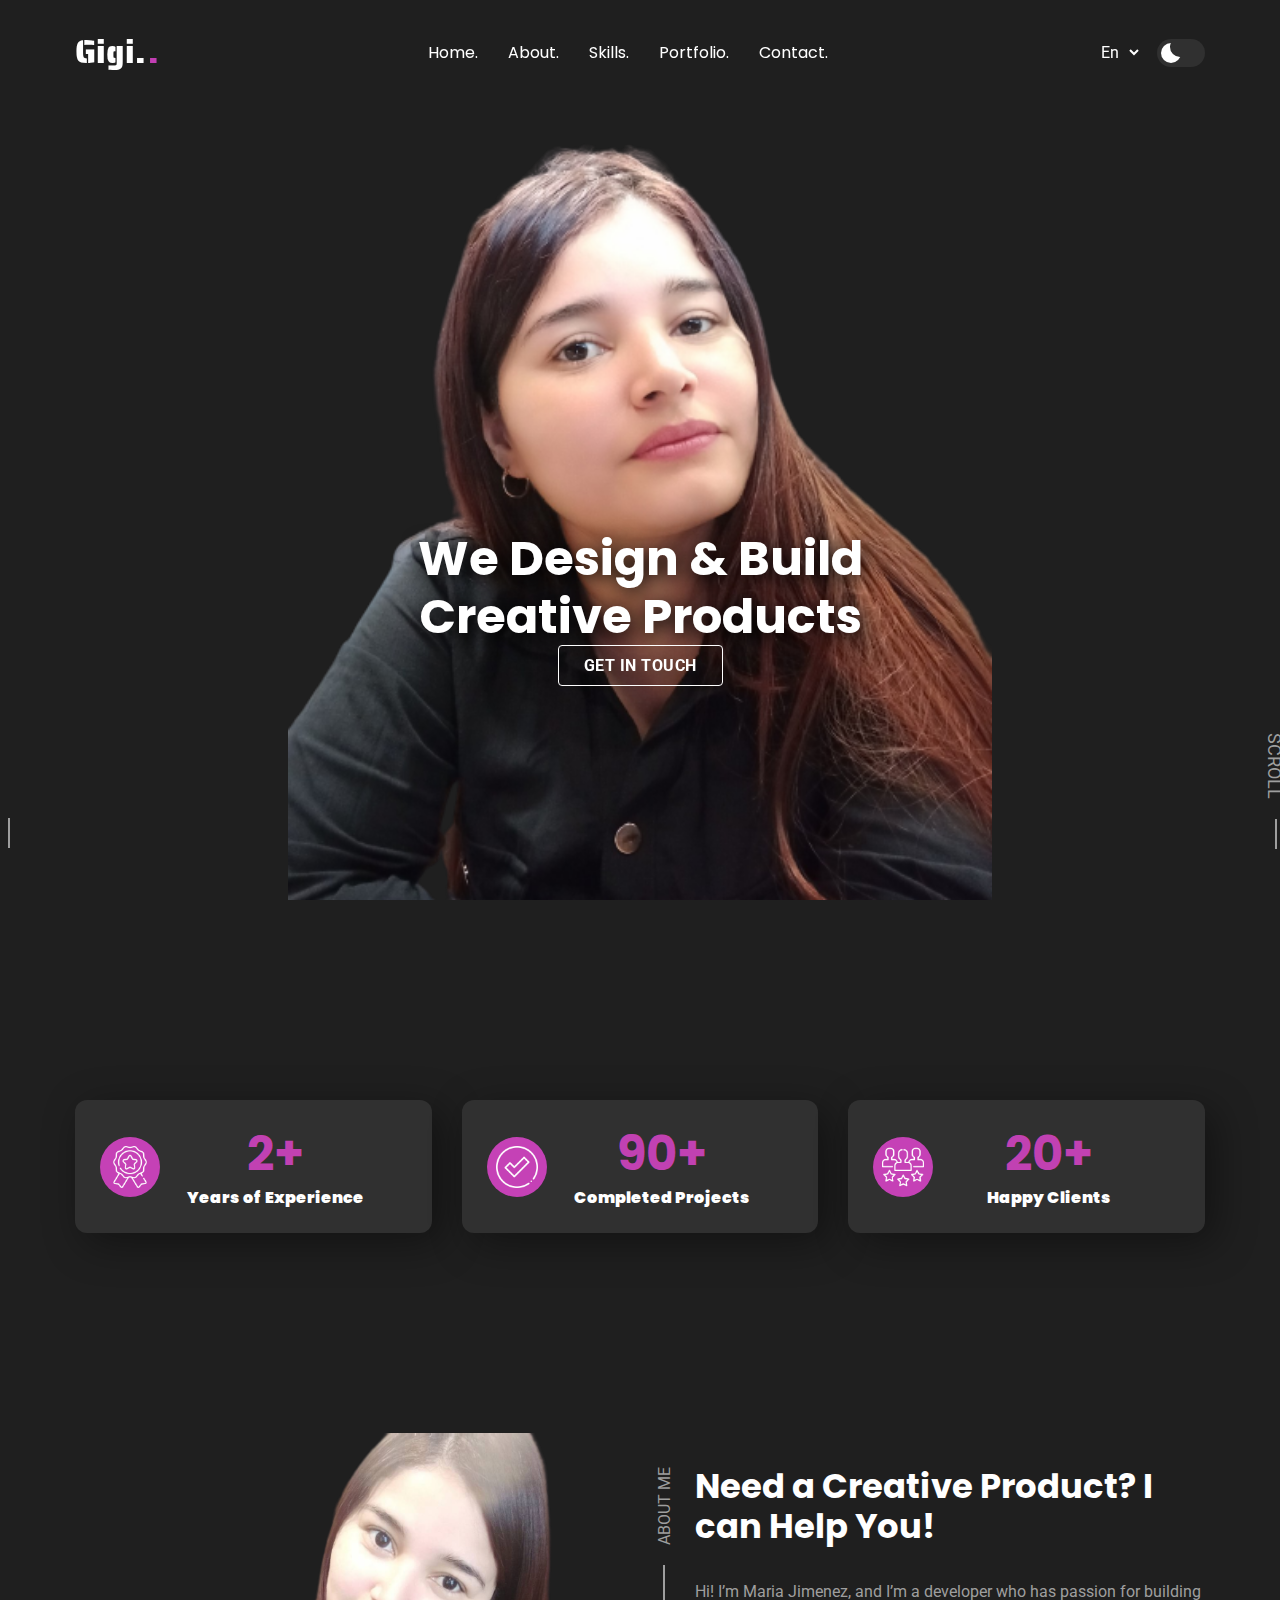
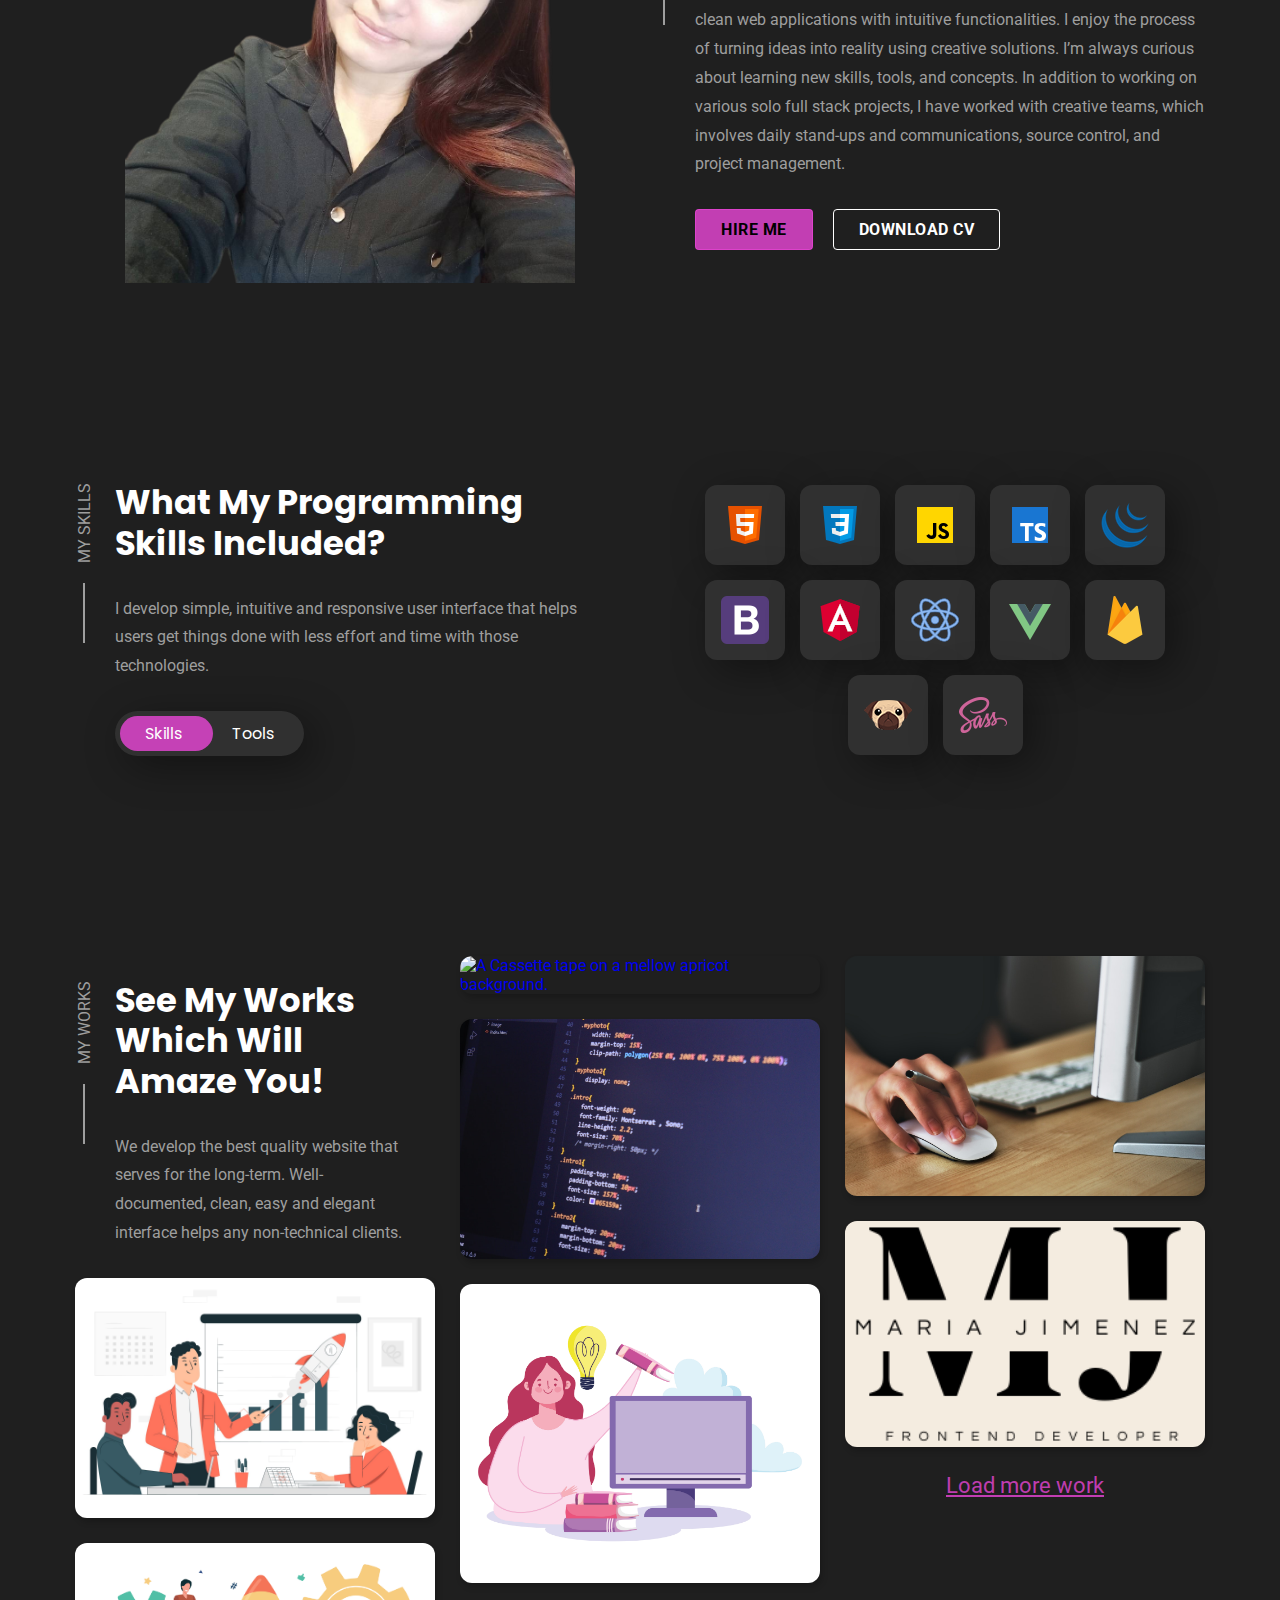
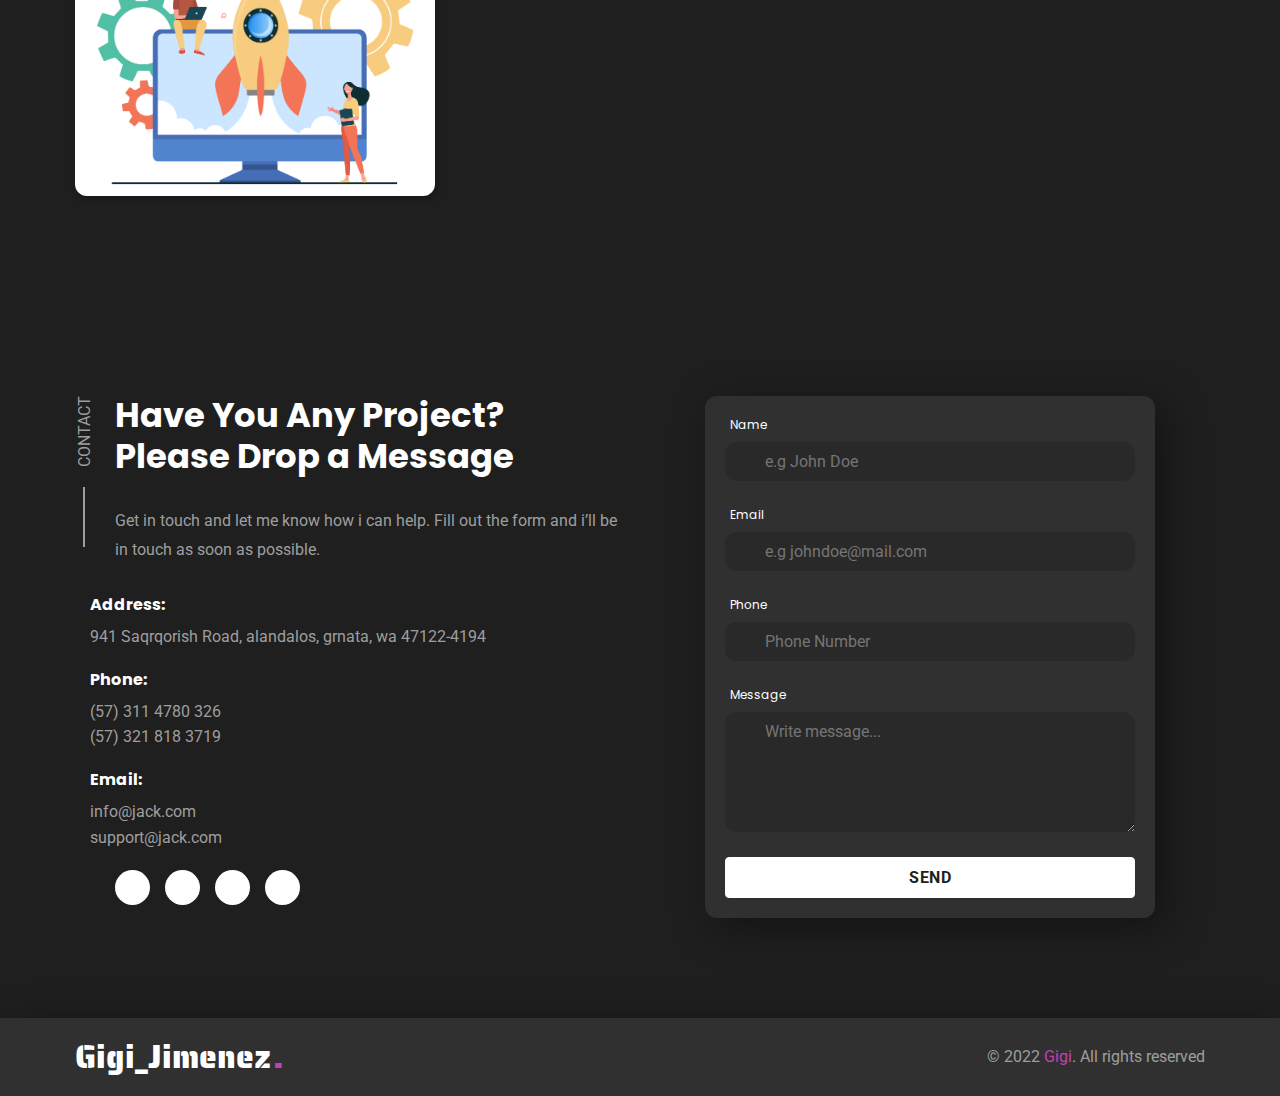
==== index.html @ 5787edca "proyecto responsive" ====
<!DOCTYPE html>
<html lang="en">

<head>
  <meta charset="UTF-8">
  <meta http-equiv="X-UA-Compatible" content="IE=edge">
  <meta name="viewport" content="width=device-width, initial-scale=1.0">
  <title>Responsive Personal portfolio Website</title>

  <!-- 
    - favicon
  -->
  <link rel="shortcut icon" href="./favicon.svg" type="image/svg+xml">

  <!-- 
    - custom css link
  -->
  <link rel="stylesheet" href="./assets/css/style.css">

  <!-- 
    - google font link
  -->
  <link rel="preconnect" href="https://fonts.googleapis.com">
  <link rel="preconnect" href="https://fonts.gstatic.com" crossorigin>
  <link
    href="https://fonts.googleapis.com/css2?family=Poppins:wght@700&family=Roboto:wght@400;700&family=Saira+Stencil+One&display=swap"
    rel="stylesheet">
</head>

<body id="top" class="dark_theme">

  <!-- 
    - #HEADER
  -->

  <header class="header" data-header>
    <div class="container">

      <h1 class="h1 logo">
        <a href="#">Gigi.<span>.</span></a>
      </h1>

      <div class="navbar-actions">

        <select name="language" id="lang">
          <option value="En">En</option>
          <option value="Es">Es</option>
        </select>

        <button class="theme-btn" aria-label="Change Theme" title="Change Theme" data-theme-btn>
          <span class="icon"></span>
        </button>

      </div>

      <button class="nav-toggle-btn" aria-label="Toggle Menu" title="Toggle Menu" data-nav-toggle-btn>
        <span class="one"></span>
        <span class="two"></span>
        <span class="three"></span>
      </button>

      <nav class="navbar" data-navbar>
        <ul class="navbar-list">

          <li>
            <a href="#home" class="navbar-link">Home.</a>
          </li>

          <li>
            <a href="#about" class="navbar-link">About.</a>
          </li>

          <li>
            <a href="#skills" class="navbar-link">Skills.</a>
          </li>

          <li>
            <a href="#portfolio" class="navbar-link">Portfolio.</a>
          </li>

          <li>
            <a href="#contact" class="navbar-link">Contact.</a>
          </li>

        </ul>
      </nav>

    </div>
  </header>





  <main>
    <article class="container">

      <!-- 
        - #HERO
      -->

      <section class="hero" id="home">

        <figure class="hero-banner">

          <picture>
            <!-- <source srcset="./assets/images/hero-banner.png" media="(min-width: 768px)">
            <source srcset="./assets/images/hero-banner-md.png" media="(min-width: 500px)"> -->
            <img src="./assets/images/foto1.png" alt="A man in a blue shirt with a happy expression"
              class="w-100">
          </picture>

        </figure>

        <div class="hero-content">

          <h2 class="h2 hero-title">We Design & Build Creative Products</h2>

          <a href="#contact" class="btn btn-primary">Get in touch</a>

        </div>

        <ul class="hero-social-list">

          <li>
            <a href="#" class="hero-social-link">
              <ion-icon name="logo-facebook"></ion-icon>

              <div class="tooltip">Facebook</div>
            </a>
          </li>

          <li>
            <a href="#" class="hero-social-link">
              <ion-icon name="logo-twitter"></ion-icon>

              <div class="tooltip">Twitter</div>
            </a>
          </li>

          <li>
            <a href="#" class="hero-social-link">
              <ion-icon name="logo-linkedin"></ion-icon>

              <div class="tooltip">Linkedin</div>
            </a>
          </li>

        </ul>

        <a href="#stats" class="scroll-down">Scroll</a>

      </section>





      <!-- 
        - #STATS
      -->

      <section class="stats" id="stats">
        <ul class="stats-list">

          <li>
            <a href="#" class="stats-card">

              <div class="card-icon">
                <img src="./assets/images/stats-card_icon-1.png" alt="Badge icon">
              </div>

              <h2 class="h2 card-title">
                2+ <strong>Years of Experience</strong>
              </h2>

              <ion-icon name="chevron-forward-outline"></ion-icon>

            </a>
          </li>

          <li>
            <a href="#" class="stats-card">

              <div class="card-icon">
                <img src="./assets/images/stats-card_icon-2.png" alt="Checkmark icon">
              </div>

              <h2 class="h2 card-title">
                90+ <strong>Completed Projects</strong>
              </h2>

              <ion-icon name="chevron-forward-outline"></ion-icon>

            </a>
          </li>

          <li>
            <a href="#" class="stats-card">

              <div class="card-icon">
                <img src="./assets/images/stats-card_icon-3.png" alt="Peoples rating icon">
              </div>

              <h2 class="h2 card-title">
                20+ <strong>Happy Clients</strong>
              </h2>

              <ion-icon name="chevron-forward-outline"></ion-icon>

            </a>
          </li>

        </ul>
      </section>





      <!-- 
        - #ABOUT
      -->

      <section class="about" id="about">

        <figure class="about-banner">
          <img src="./assets/images/about-hero2.png" alt="A man in a alice blue shirt with a thinking expression"
            class="w-100">
        </figure>

        <div class="about-content section-content">

          <p class="section-subtitle">About me</p>

          <h2 class="h3 section-title">Need a Creative Product? I can Help You!</h2>

          <p class="section-text">
            Hi! I’m Maria Jimenez, and I’m a developer who has passion for building clean web applications with intuitive functionalities. I enjoy the process of turning ideas into reality using creative solutions. I’m always curious about learning new skills, tools, and concepts. In addition to working on various solo full stack projects, I have worked with creative teams, which involves daily stand-ups and communications, source control, and project management.
          </p>

          <div class="btn-group">
            <button class="btn btn-secondary">Hire me</button>

            <button class="btn btn-primary">Download cv</button>
          </div>

        </div>

      </section>





      <!-- 
        - #SKILLS
      -->

      <section class="skills" id="skills">

        <div class="skills-content section-content">

          <p class="section-subtitle">My skills</p>

          <h2 class="h3 section-title">What My Programming Skills Included?</h2>

          <p class="section-text">
            I develop simple, intuitive and responsive user interface that helps users get things done with less effort
            and time
            with those technologies.
          </p>

          <div class="skills-toggle" data-toggle-box>
            <button class="toggle-btn active" data-toggle-btn>Skills</button>

            <button class="toggle-btn" data-toggle-btn>Tools</button>
          </div>

        </div>

        <div class="skills-box" data-skills-box>

          <ul class="skills-list">

            <li>
              <div class="skill-card">
                <div class="tooltip">HTML5</div>

                <div class="card-icon">
                  <img src="./assets/images/html5.png" alt="HTML5 logo">
                </div>
              </div>
            </li>

            <li>
              <div class="skill-card">
                <div class="tooltip">CSS3</div>

                <div class="card-icon">
                  <img src="./assets/images/css3.png" alt="CSS3 logo">
                </div>
              </div>
            </li>

            <li>
              <div class="skill-card">
                <div class="tooltip">JavaScript</div>

                <div class="card-icon">
                  <img src="./assets/images/javascript.png" alt="JavaScript logo">
                </div>
              </div>
            </li>

            <li>
              <div class="skill-card">
                <div class="tooltip">TypeScript</div>

                <div class="card-icon">
                  <img src="./assets/images/typescript.png" alt="TypeScript logo">
                </div>
              </div>
            </li>

            <li>
              <div class="skill-card">
                <div class="tooltip">jQuery</div>

                <div class="card-icon">
                  <img src="./assets/images/jquery.png" alt="jQuery logo">
                </div>
              </div>
            </li>

            <li>
              <div class="skill-card">
                <div class="tooltip">Bootstrap</div>

                <div class="card-icon">
                  <img src="./assets/images/bootstrap.png" alt="Bootstrap logo">
                </div>
              </div>
            </li>

            <li>
              <div class="skill-card">
                <div class="tooltip">Angular</div>

                <div class="card-icon">
                  <img src="./assets/images/angular.png" alt="Angular logo">
                </div>
              </div>
            </li>

            <li>
              <div class="skill-card">
                <div class="tooltip">React</div>

                <div class="card-icon">
                  <img src="./assets/images/react.png" alt="React logo">
                </div>
              </div>
            </li>

            <li>
              <div class="skill-card">
                <div class="tooltip">Vue</div>

                <div class="card-icon">
                  <img src="./assets/images/vue.png" alt="Vue logo">
                </div>
              </div>
            </li>

            <li>
              <div class="skill-card">
                <div class="tooltip">Firebase</div>

                <div class="card-icon">
                  <img src="./assets/images/firebase.png" alt="Firebase logo">
                </div>
              </div>
            </li>

            <li>
              <div class="skill-card">
                <div class="tooltip">PugJs</div>

                <div class="card-icon">
                  <img src="./assets/images/pugjs.png" alt="PugJs logo">
                </div>
              </div>
            </li>

            <li>
              <div class="skill-card">
                <div class="tooltip">SASS</div>

                <div class="card-icon">
                  <img src="./assets/images/sass.png" alt="SASS logo">
                </div>
              </div>
            </li>

          </ul>

          <ul class="tools-list">

            <li>
              <div class="skill-card">
                <div class="tooltip">Ajax</div>

                <div class="card-icon">
                  <img src="./assets/images/ajax.png" alt="Ajax logo">
                </div>
              </div>
            </li>

            <li>
              <div class="skill-card">
                <div class="tooltip">Gulp</div>

                <div class="card-icon">
                  <img src="./assets/images/gulp.png" alt="Gulp logo">
                </div>
              </div>
            </li>

            <li>
              <div class="skill-card">
                <div class="tooltip">Webpack</div>

                <div class="card-icon">
                  <img src="./assets/images/webpack.png" alt="Webpack logo">
                </div>
              </div>
            </li>

            <li>
              <div class="skill-card">
                <div class="tooltip">Git</div>

                <div class="card-icon">
                  <img src="./assets/images/git.png" alt="Git logo">
                </div>
              </div>
            </li>

            <li>
              <div class="skill-card">
                <div class="tooltip">Npm</div>

                <div class="card-icon">
                  <img src="./assets/images/npm.png" alt="Npm logo">
                </div>
              </div>
            </li>

            <li>
              <div class="skill-card">
                <div class="tooltip">Command Line</div>

                <div class="card-icon">
                  <img src="./assets/images/command.png" alt="Command Line logo">
                </div>
              </div>
            </li>

            <li>
              <div class="skill-card">
                <div class="tooltip">VS Code</div>

                <div class="card-icon">
                  <img src="./assets/images/vs-code.png" alt="VS Code logo">
                </div>
              </div>
            </li>

            <li>
              <div class="skill-card">
                <div class="tooltip">Trello</div>

                <div class="card-icon">
                  <img src="./assets/images/trello.png" alt="Trello logo">
                </div>
              </div>
            </li>

            <li>
              <div class="skill-card">
                <div class="tooltip">ClickUp</div>

                <div class="card-icon">
                  <img src="./assets/images/clickup.png" alt="ClickUp logo">
                </div>
              </div>
            </li>

            <li>
              <div class="skill-card">
                <div class="tooltip">Slack</div>

                <div class="card-icon">
                  <img src="./assets/images/slack.png" alt="Slack logo">
                </div>
              </div>
            </li>

            <li>
              <div class="skill-card">
                <div class="tooltip">Photoshop</div>

                <div class="card-icon">
                  <img src="./assets/images/photoshop.png" alt="Photoshop logo">
                </div>
              </div>
            </li>

            <li>
              <div class="skill-card">
                <div class="tooltip">Adobe XD</div>

                <div class="card-icon">
                  <img src="./assets/images/adobe-xd.png" alt="Adobe XD logo">
                </div>
              </div>
            </li>

          </ul>

        </div>

      </section>





      <!-- 
        - #PROJECTS
      -->

      <section class="project" id="portfolio">

        <ul class="project-list">

          <li>
            <div class="project-content section-content">

              <p class="section-subtitle">My Works</p>

              <h2 class="h3 section-title">See My Works Which Will Amaze You!</h2>

              <p class="section-text">
                We develop the best quality website that serves for the long-term. Well-documented, clean, easy and
                elegant interface
                helps any non-technical clients.
              </p>

            </div>
          </li>

          <li>
            <a href="#" class="project-card">

              <figure class="card-banner">
                <img src="./assets/images/project-1.jpg" class="w-100" alt="A macintosh on a yellow background.">
              </figure>

              <div class="card-content">
                <h3 class="h4 card-title">Lorem Ipsum Dolor 01</h3>

                <time class="publish-date" datetime="2022-04">April 2022</time>
              </div>

            </a>
          </li>

          <li>
            <a href="#" class="project-card">

              <figure class="card-banner">
                <img src="./assets/images/project-2.jpg" class="w-100" alt="On a Blue background, a Wacom and a mouse.">
              </figure>

              <div class="card-content">
                <h3 class="h4 card-title">Lorem Ipsum Dolor 02</h3>

                <time class="publish-date" datetime="2022-04">April 2022</time>
              </div>

            </a>
          </li>

          <li>
            <a href="#" class="project-card">

              <figure class="card-banner">
                <img src="./assets/images/project-3.jpg" class="w-100"
                  alt="A Cassette tape on a mellow apricot background.">
              </figure>

              <div class="card-content">
                <h3 class="h4 card-title">Lorem Ipsum Dolor 03</h3>

                <time class="publish-date" datetime="2022-04">April 2022</time>
              </div>

            </a>
          </li>

          <li>
            <a href="#" class="project-card">

              <figure class="card-banner">
                <img src="./assets/images/project-4.jpg" class="w-100"
                  alt="Blue digital watch on a dark liver background.">
              </figure>

              <div class="card-content">
                <h3 class="h4 card-title">Lorem Ipsum Dolor 04</h3>

                <time class="publish-date" datetime="2022-04">April 2022</time>
              </div>

            </a>
          </li>

          <li>
            <a href="#" class="project-card">

              <figure class="card-banner">
                <img src="./assets/images/project-5.jpg" class="w-100"
                  alt="On a dark liver background, Airport luggage car carrying a luggage.">
              </figure>

              <div class="card-content">
                <h3 class="h4 card-title">Lorem Ipsum Dolor 05</h3>

                <time class="publish-date" datetime="2022-04">April 2022</time>
              </div>

            </a>
          </li>

          <li>
            <a href="#" class="project-card">

              <figure class="card-banner">
                <img src="./assets/images/project-6.jpg" class="w-100"
                  alt="On a yellow background, a digital watch and a glass.">
              </figure>

              <div class="card-content">
                <h3 class="h4 card-title">Lorem Ipsum Dolor 06</h3>

                <time class="publish-date" datetime="2022-04">April 2022</time>
              </div>

            </a>
          </li>

          <li>
            <a href="#" class="project-card">

              <figure class="card-banner">
                <img src="./assets/images/project-7.png" class="w-100"
                  alt="A fujifilm instant camera on a dark electric blue background.">
              </figure>

              <div class="card-content">
                <h3 class="h4 card-title">Lorem Ipsum Dolor 07</h3>

                <time class="publish-date" datetime="2022-04">April 2022</time>
              </div>

            </a>
          </li>

          <li>
            <button class="load-more">Load more work</button>
          </li>

        </ul>

      </section>





      <!-- 
        - #CONTACT
      -->

      <section class="contact" id="contact">

        <div class="contact-content section-content">

          <p class="section-subtitle">Contact</p>

          <h2 class="h3 section-title">Have You Any Project? Please Drop a Message</h2>

          <p class="section-text">
            Get in touch and let me know how i can help. Fill out the form and i’ll be in touch as soon as possible.
          </p>

          <ul class="contact-list">

            <li class="contact-list-item">

              <div class="contact-item-icon">
                <ion-icon name="location-outline"></ion-icon>
              </div>

              <div class="wrapper">
                <h3 class="h4 contact-item-title">Address:</h3>

                <address class="contact-info">
                  941 Saqrqorish Road, alandalos, grnata, wa 47122-4194
                </address>
              </div>

            </li>

            <li class="contact-list-item">

              <div class="contact-item-icon">
                <ion-icon name="call-outline"></ion-icon>
              </div>

              <div class="wrapper">
                <h3 class="h4 contact-item-title">Phone:</h3>

                <a href="tel:01234567789" class="contact-info">(57) 311 4780 326</a>

                <a href="tel:09765432200" class="contact-info">(57) 321 818 3719</a>
              </div>

            </li>

            <li class="contact-list-item">

              <div class="contact-item-icon">
                <ion-icon name="mail-outline"></ion-icon>
              </div>

              <div class="wrapper">
                <h3 class="h4 contact-item-title">Email:</h3>

                <a href="mailto:info@jack.com" class="contact-info">info@jack.com</a>

                <a href="mailto:support@jack.com" class="contact-info">support@jack.com</a>
              </div>

            </li>

            <li>
              <ul class="contac-social-list">

                <li>
                  <a href="#" class="contact-social-link">
                    <div class="tooltip">Facebook</div>

                    <ion-icon name="logo-facebook"></ion-icon>
                  </a>
                </li>

                <li>
                  <a href="#" class="contact-social-link">
                    <div class="tooltip">Twitter</div>

                    <ion-icon name="logo-twitter"></ion-icon>
                  </a>
                </li>

                <li>
                  <a href="#" class="contact-social-link">
                    <div class="tooltip">Linkedin</div>

                    <ion-icon name="logo-linkedin"></ion-icon>
                  </a>
                </li>

                <li>
                  <a href="#" class="contact-social-link">
                    <div class="tooltip">Youtube</div>

                    <ion-icon name="logo-youtube"></ion-icon>
                  </a>
                </li>

              </ul>
            </li>

          </ul>

        </div>

        <form action="" class="contact-form">

          <div class="form-wrapper">

            <label for="name" class="form-label">Name</label>

            <div class="input-wrapper">

              <input type="text" name="name" id="name" required placeholder="e.g John Doe" class="input-field">

              <ion-icon name="person-circle"></ion-icon>

            </div>

          </div>

          <div class="form-wrapper">

            <label for="email" class="form-label">Email</label>

            <div class="input-wrapper">

              <input type="email" name="email" id="email" required placeholder="e.g johndoe@mail.com"
                class="input-field">

              <ion-icon name="mail"></ion-icon>

            </div>

          </div>

          <div class="form-wrapper">

            <label for="phone" class="form-label">Phone</label>

            <div class="input-wrapper">

              <input type="tel" name="phone" id="phone" required placeholder="Phone Number" class="input-field">

              <ion-icon name="call"></ion-icon>

            </div>

          </div>

          <div class="form-wrapper">

            <label for="message" class="form-label">Message</label>

            <div class="input-wrapper">

              <textarea name="message" id="message" required placeholder="Write message..."
                class="input-field"></textarea>

              <ion-icon name="chatbubbles"></ion-icon>

            </div>

          </div>

          <button type="submit" class="btn btn-primary">Send</button>

        </form>

      </section>

    </article>
  </main>





  <!-- 
    - #FOOTER
  -->

  <footer class="footer">
    <div class="container">

      <p class="h1 logo">
        <a href="#">
         Gigi_Jimenez<span>.</span>
        </a>
      </p>

      <p class="copyright">
        &copy; 2022 <a href="#">Gigi</a>. All rights reserved
      </p>

    </div>
  </footer>





  <!-- 
    - #GO TO TOP
  -->

  <a href="#top" class="go-top" data-go-top title="Go to Top">
    <ion-icon name="arrow-up"></ion-icon>
  </a>





  <!-- 
    - custom js link
  -->
  <script src="./assets/js/script.js"></script>

  <!-- 
    - ionicon link
  -->
  <script type="module" src="https://unpkg.com/ionicons@5.5.2/dist/ionicons/ionicons.esm.js"></script>
  <script nomodule src="https://unpkg.com/ionicons@5.5.2/dist/ionicons/ionicons.js"></script>

</body>

</html>
---- assets/css/style.css ----
/*-----------------------------------*\
 * style.css
\*-----------------------------------*/

/**
 * copyright 2022 codewithsadee
 */





/*-----------------------------------*\
 * #CUSTOM PROPERTY
\*-----------------------------------*/

:root {

  /**
   * colors
   */

  --raw-seinna: hsla(307, 74%, 58%, 0.831);
  --sizzling-sunrise: hsl(51, 95%, 54%);
  --scarlet: hsl(13, 96%, 47%);
  --black: hsl(0, 0%, 0%);
  --white: hsl(0, 0%, 100%);

  /**
   * typography
   */

  --ff-saira-stencil-one: "Saira Stencil One", sans-serif; 
  --ff-poppins: 'Poppins', sans-serif;
  --ff-roboto: 'Roboto', sans-serif;

  --fs-1: 2rem;
  --fs-2: calc(1.813rem + 1vw);
  --fs-3: calc(1.313rem + 1vw);
  --fs-4: 1.4rem;
  --fs-5: 1rem;
  --fs-6: 0.813rem;
  --fs-7: 0.75rem;

  --fw-400: 400;
  --fw-700: 700;

  /**
   * transition
   */

  --transition-1: 0.25s ease-in-out;

  /**
   * spacing
   */

  --section-padding: 80px;

  /**
   * radius
   */

  --radius-4: 4px;
  --radius-12: 12px;

}





/*-----------------------------------*\
 * #THEME COLORS
\*-----------------------------------*/

body.dark_theme {

  --bg-primary: hsl(0, 0%, 12%);
  --bg-secondary: hsl(0, 0%, 19%);
  --color-primary: hsl(0, 0%, 100%);
  --color-secondary: hsl(0, 0%, 62%);
  --card-shadow: hsla(0, 0%, 0%, 0.4);
  --input-bg: hsl(0, 0%, 16%);

  --shadow-1: 10px 10px 40px var(--card-shadow);

}

body.light_theme {

  --bg-primary: hsl(0, 0%, 90%);
  --bg-secondary: hsl(0, 0%, 100%);
  --color-primary: hsl(0, 0%, 12%);
  --color-secondary: hsl(0, 0%, 37%);
  --card-shadow: hsla(0, 0%, 0%, 0.1);
  --input-bg: hsl(0, 0%, 93%);

  --shadow-1: 10px 10px 40px var(--card-shadow);

}





/*-----------------------------------*\
 * #RESET
\*-----------------------------------*/

*, *::before, *::after {
  margin: 0;
  padding: 0;
  box-sizing: border-box;
}

li { list-style: none; }

a { text-decoration: none; }

a,
img,
time,
span,
input,
label,
select,
button,
textarea,
ion-icon { display: block; }

input,
button,
select,
textarea {
  background: none;
  border: none;
  font: inherit;
}

button,
select { cursor: pointer; }

input,
textarea { width: 100%; }

ion-icon { pointer-events: none; }

:is(a, button, select) {
  outline-color: var(--scarlet);
  outline-offset: 3px;
}

::selection {
  background: var(--color-primary);
  color: var(--bg-primary);
}

html {
  font-family: var(--ff-roboto);
  scroll-behavior: smooth;
}

body {
  background: var(--bg-primary);
  transition: var(--transition-1);
}

body.active { overflow: hidden; }





/*-----------------------------------*\
 * #REUSED STYLE
\*-----------------------------------*/

.container { padding-inline: 10px; }

.h1 {
  font-size: var(--fs-1);
  line-height: 1.2;
  font-weight: 400;
}

.h2,
.h3,
.h4 {
  color: var(--color-primary);
  font-family: var(--ff-poppins);
  line-height: 1.2;
}

.h2 { font-size: var(--fs-2); }

.h3 { font-size: var(--fs-3); }

.h4 { font-size: var(--fs-5); }

.w-100 { width: 100%; }

.btn {
  max-width: max-content;
  color: var(--color-primary);
  font-weight: var(--fw-700);
  text-transform: uppercase;
  letter-spacing: 0.5px;
  padding: 10px 25px;
  border: 1px solid transparent;
  border-radius: var(--radius-4);
  transition: var(--transition-1);
}

.btn-primary { border-color: var(--color-primary); }

.btn-primary:is(:hover, :focus) {
  background: var(--color-primary);
  color: var(--bg-primary);
}

.btn-secondary {
  background: var(--raw-seinna);
  border-color: var(--raw-seinna);
  color: var(--black);
}

.btn-secondary:is(:hover, :focus) { --raw-seinna: hsl(24, 74%, 64%); }

.section-subtitle {
  position: relative;
  color: var(--color-secondary);
  text-transform: uppercase;
  padding-bottom: 5px;
  margin-bottom: 20px;
}

.section-subtitle::after {
  content: "";
  position: absolute;
  top: 100%;
  left: 0;
  width: 60px;
  height: 2px;
  background: var(--color-secondary);
}

.section-title {
  max-width: 350px;
  margin-bottom: 30px;
}

.section-text {
  color: var(--color-secondary);
  line-height: 1.8;
  margin-bottom: 30px;
}

.tooltip {
  position: absolute;
  top: -40px;
  background: var(--raw-seinna);
  min-width: max-content;
  color: var(--white);
  font-size: 15px;
  font-weight: var(--fw-700);
  padding: 5px 10px;
  border-radius: var(--radius-4);
  box-shadow: var(--shadow-1);
  transform: translateY(-10px);
  opacity: 0;
  pointer-events: none;
  transition: var(--transition-1);
  z-index: 1;
}





/*-----------------------------------*\
 * #HEADER
\*-----------------------------------*/

.header {
  padding-block: 15px;
  position: fixed;
  top: 0;
  left: 0;
  width: 100%;
  transition: var(--transition-1);
  z-index: 4;
}

.header.active {
  padding-block: 12px;
  background: var(--bg-secondary);
  box-shadow: var(--shadow-1);
}

.header .container {
  display: flex;
  justify-content: space-between;
  align-items: center;
  gap: 10px;
}

.logo {
  position: relative;
  min-width: 77px;
  z-index: 2;
}

.logo a {
  color: var(--color-primary);
  font-family: var(--ff-saira-stencil-one);
}

.logo span {
  display: inline-block;
  color: var(--raw-seinna);
  margin-left: 2px;
}

.navbar-actions {
  display: flex;
  align-items: center;
  gap: 15px;
  margin-left: auto;
}

.navbar-actions select {
  color: var(--color-primary);
  width: 45px;
}

.navbar-actions option {
  background: var(--bg-primary);
  color: var(--color-primary);
}

.theme-btn {
  padding: 4px;
  width: 48px;
  background: var(--bg-secondary);
  border-radius: 100px;
  transition: var(--transition-1);
}

.header.active .theme-btn { background: var(--bg-primary); }

.theme-btn .icon {
  position: relative;
  left: 0;
  width: 20px;
  height: 20px;
  border-radius: 50px;
  box-shadow: inset 9px -6px var(--color-primary);
  transition: var(--transition-1);
}

.theme-btn.active .icon {
  left: 20px;
  box-shadow: inset 20px -20px var(--sizzling-sunrise);
}

.nav-toggle-btn {
  position: relative;
  transform: rotate(-55deg);
  transition: var(--transition-1);
  z-index: 2;
}

.nav-toggle-btn.active { transform: rotate(-45deg); }

.nav-toggle-btn span {
  width: 20px;
  height: 2px;
  background: var(--color-primary);
  margin: 5px;
  transition: var(--transition-1);
}

.nav-toggle-btn :is(.one, .three) { width: 10px; }

.nav-toggle-btn .one {
  margin-left: auto;
  transform-origin: left;
}

.nav-toggle-btn .three { transform-origin: right; }

.nav-toggle-btn.active .one { transform: rotate(90deg) translateX(-3px); }

.nav-toggle-btn.active .three { transform: rotate(90deg) translateX(3px); }

.navbar {
  position: fixed;
  background: var(--bg-secondary);
  top: 100%;
  left: 0;
  width: 100%;
  height: 100%;
  display: grid;
  place-items: center;
  visibility: hidden;
  transition: 0.75s cubic-bezier(0.71, 0.01, 0.24, 0.99);
  transition-delay: 0.5s;
  z-index: 1;
}

.navbar.active {
  top: 0;
  visibility: visible;
  transition-delay: 0s;
}

.navbar-list > li {
  margin-block: 20px;
  padding-inline: 50px;
  overflow: hidden;
}

.navbar-link {
  position: relative;
  width: max-content;
  margin-inline: auto;
  color: var(--color-primary);
  font-family: var(--ff-poppins);
  font-size: var(--fs-1);
  padding: 10px;
  transform: translateY(50px);
  transition: 0.75s cubic-bezier(0.68, -0.55, 0.27, 2);
}

.navbar.active .navbar-link {
  transform: translateY(0);
  transition-delay: 0.5s;
}

.navbar-link::before {
  content: "";
  position: absolute;
  top: 50%;
  transform: translateY(-50%);
  left: 0;
  height: 5px;
  width: 0;
  background: var(--raw-seinna);
  transition: var(--transition-1);
}

.navbar-link:is(:hover, :focus)::before { width: 100%; }





/*-----------------------------------*\
 * #HERO
\*-----------------------------------*/

main { overflow-x: hidden; }

.hero {
  min-height: 100vh;
  display: flex;
  flex-direction: column;
  justify-content: center;
  align-items: center;
  padding-top: 115px;
  margin-bottom: var(--section-padding);
}

.hero-banner {
  max-width: 500px;
  width: 125%;
  margin-bottom: 30px;
}

:is(.hero-social-list, .scroll-down) { display: none; }

.hero-content { max-width: 450px; }

.hero-title {
  text-align: center;
  /* margin-bottom: 30px; */
  margin-top: 80px;
}

.hero .btn-primary { margin-inline: auto; }





/*-----------------------------------*\
 * #STATS
\*-----------------------------------*/

.stats { padding-block: var(--section-padding); }

.stats-list {
  display: grid;
  gap: 30px;
}

.stats-card {
  background: var(--bg-secondary);
  display: flex;
  align-items: center;
  gap: 10px;
  padding: 25px;
  border-radius: var(--radius-12);
  box-shadow: var(--shadow-1);
  transition: var(--transition-1);
}

.stats-card:is(:hover, :focus) { transform: translateY(-5px); }

.stats-card .card-icon {
  background: var(--raw-seinna);
  width: 60px;
  height: 60px;
  display: grid;
  place-items: center;
  border-radius: 50%;
}

.stats-card .card-icon img {
  width: 70%;
  filter: invert(1);
}

.stats-card .card-title {
  width: calc(100% - 95px);
  color: var(--raw-seinna);
  text-align: center;
}

.stats-card .card-title strong {
  display: block;
  color: var(--color-primary);
  font-size: initial;
  line-height: 1.3;
  margin-top: 5px;
}

.stats-card > ion-icon { color: var(--color-secondary); }





/*-----------------------------------*\
 * #ABOUT
\*-----------------------------------*/

.about { padding-block: var(--section-padding); }

.about-banner {
  max-width: 400px;
  margin-inline: auto;
  margin-bottom: 80px;
}

.about .btn {
  max-width: unset;
  width: 100%;
}

.about .btn-secondary { margin-bottom: 10px; }





/*-----------------------------------*\
 * #SKILLS
\*-----------------------------------*/

.skills { padding-block: var(--section-padding); }

.skills-content { margin-bottom: 50px; }

.skills-toggle {
  background: var(--bg-secondary);
  position: relative;
  width: max-content;
  margin-inline: auto;
  display: flex;
  align-items: center;
  padding: 5px;
  border-radius: 100px;
  box-shadow: var(--shadow-1);
  z-index: 1;
}

.skills-toggle::before {
  content: "";
  position: absolute;
  top: 5px;
  left: 5px;
  bottom: 5px;
  width: 93px;
  background: var(--raw-seinna);
  border-radius: 100px;
  transition: var(--transition-1);
  z-index: -1;
}

.skills-toggle.active::before {
  left: 98px;
  width: 94px;
}

.toggle-btn {
  color: var(--color-primary);
  font-family: var(--ff-poppins);
  padding: 5px 25px;
  transition: var(--transition-1);
}

.toggle-btn.active { color: var(--white); }

.skills-box.active .skills-list,
.skills-box .tools-list { display: none; }

.skills-box .skills-list,
.skills-box.active .tools-list {
  display: flex;
  flex-wrap: wrap;
  justify-content: center;
  align-items: center;
  gap: 15px;
  animation: fadeIn 0.5s ease-out forwards;
}

@keyframes fadeIn {

  0% { opacity: 0; }
  100% { opacity: 1; }

}

.skill-card {
  position: relative;
  background: var(--bg-secondary);
  width: 80px;
  height: 80px;
  display: grid;
  place-items: center;
  border-radius: var(--radius-12);
  box-shadow: var(--shadow-1);
  cursor: help;
}

.skill-card:hover .tooltip {
  transform: translateY(0);
  opacity: 1;
}





/*-----------------------------------*\
 * #PROJECT
\*-----------------------------------*/

.project { padding-block: var(--section-padding); }

.project-list > li { margin-bottom: 25px; }

.project-card {
  position: relative;
  overflow: hidden;
  border-radius: var(--radius-12);
  box-shadow: 2px 4px 6px hsla(0, 0%, 0%, 0.2);
}

.project-card::after {
  content: "";
  position: absolute;
  inset: 0;
  border-radius: inherit;
  transition: var(--transition-1);
}

.project-card:is(:hover, :focus)::after {
  background: hsla(0, 0%, 100%, 0.1);
  backdrop-filter: blur(0.5px);
}

.project-card .card-content {
  position: absolute;
  bottom: 0;
  left: 0;
  width: 100%;
  padding: 20px;
}

.project-card .card-title { margin-bottom: 10px; }

.project-card :is(.card-title, .publish-date) {
  background: var(--bg-primary);
  padding: 6px 12px;
  width: max-content;
  box-shadow: var(--shadow-1);
  transform: translateY(20px);
  opacity: 0;
  transition: var(--transition-1);
}

.project-card .publish-date {
  font-size: var(--fs-6);
  color: var(--color-primary);
  transition-delay: 0s;
}

.project-card:is(:hover, :focus) :is(.card-title, .publish-date) {
  transform: translateY(0);
  opacity: 1;
}

.project-card:is(:hover, :focus) .publish-date { transition-delay: 0.1s; }

.load-more {
  font-size: var(--fs-4);
  color: var(--raw-seinna);
  text-decoration: underline;
  margin-inline: auto;
}





/*-----------------------------------*\
 * #CONTACT
\*-----------------------------------*/

.contact { padding-block: var(--section-padding); }

.contact-content { margin-bottom: 50px; }

.contact-list-item {
  display: flex;
  align-items: flex-start;
  gap: 15px;
  margin-bottom: 20px;
}

.contact-item-icon {
  font-size: 25px;
  color: var(--color-primary);
}

.contact-item-icon ion-icon { --ionicon-stroke-width: 40px; }

.contact-item-title { margin-bottom: 10px; }

.contact-list-item .contact-info {
  color: var(--color-secondary);
  font-style: normal;
  line-height: 1.6;
  transition: var(--transition-1);
}

.contact-info:not(address):is(:hover, :focus) { color: var(--color-primary); }

.contac-social-list {
  display: flex;
  flex-wrap: wrap;
  justify-content: flex-start;
  align-items: center;
  gap: 15px;
  padding-inline: 40px;
}

.contact-social-link {
  position: relative;
  background: var(--color-primary);
  color: var(--bg-primary);
  width: 35px;
  height: 35px;
  display: grid;
  place-items: center;
  border-radius: 50%;
  transition: var(--transition-1);
}

.contact-social-link:is(:hover, :focus) {
  background: var(--raw-seinna);
  color: var(--white);
}

.contact-social-link:is(:hover, :focus) .tooltip {
  transform: translateY(0);
  opacity: 1;
}

.contact-form {
  background: var(--bg-secondary);
  padding: 20px;
  border-radius: var(--radius-12);
  box-shadow: var(--shadow-1);
}

.form-wrapper { margin-bottom: 25px; }

.form-label {
  color: var(--color-primary);
  font-size: var(--fs-7);
  font-family: var(--ff-poppins);
  margin-bottom: 8px;
  margin-left: 5px;
}

.input-wrapper { position: relative; }

.input-field {
  background: var(--input-bg);
  color: var(--raw-seinna);
  padding: 10px;
  padding-left: 40px;
  border-radius: var(--radius-12);
  transition: var(--transition-1);
}

.input-wrapper ion-icon {
  position: absolute;
  top: 10px;
  left: 10px;
  color: var(--color-secondary);
  font-size: 20px;
  transition: var(--transition-1);
}

textarea.input-field {
  min-height: 60px;
  height: 120px;
  max-height: 200px;
  resize: vertical;
}

.input-field:focus { outline: 1px solid; }

.input-field:focus + ion-icon { color: var(--raw-seinna); }

.contact .btn-primary {
  max-width: unset;
  width: 100%;
  background: var(--color-primary);
  color: var(--bg-primary);
}





/*-----------------------------------*\
 * #FOOTER
\*-----------------------------------*/

.footer {
  background: var(--bg-secondary);
  padding-block: 20px;
  text-align: center;
  box-shadow: var(--shadow-1);
}

.footer .logo { margin-bottom: 15px; }

.copyright {
  color: var(--color-secondary);
  line-height: 1.6;
}

.copyright a {
  display: inline-block;
  color: var(--raw-seinna);
}





/*-----------------------------------*\
 * #GO TO TOP
\*-----------------------------------*/

.go-top {
  position: fixed;
  bottom: 25px;
  right: 25px;
  width: 45px;
  height: 45px;
  display: grid;
  place-items: center;
  font-size: 20px;
  color: var(--color-primary);
  border: 2px solid var(--color-primary);
  border-radius: 50%;
  opacity: 0;
  pointer-events: none;
  transform: translateY(10px);
  transition: var(--transition-1);
  z-index: 2;
}

.go-top.active {
  opacity: 1;
  pointer-events: all;
  transform: translateY(0);
}





/*-----------------------------------*\
 * #MEDIA QUERIES
\*-----------------------------------*/

/**
 * responsive for larger than 550px screen
 */

@media (min-width: 550px) {

  /**
   * REUSED STYLE
   */

  .container {
    max-width: 550px;
    margin-inline: auto;
  }

  .section-title { max-width: 380px; }



  /**
   * PROJECT
   */

  .project-list {
    column-count: 2;
    column-gap: 25px;
  }

  .project-list > li:first-child { column-span: all; }

}





/**
 * responsive for larger than 768px screen
 */

@media (min-width: 768px) {

  /**
   * REUSED STYLE
   */

  .container { max-width: 720px; }

  .section-title { max-width: 430px; }



  /**
   * STATS
   */

  .stats-list { grid-template-columns: 1fr 1fr; }



  /**
   * ABOUT
   */

  .btn-group {
    display: flex;
    justify-content: flex-start;
    align-items: center;
    gap: 20px;
  }

  .about .btn { max-width: max-content; }

  .about .btn-secondary { margin-bottom: 0; }



  /**
   * CONTACT
   */

  .contact-form {
    max-width: 450px;
    margin-inline: auto;
  }

}





/**
 * responsive for larger than 992px screen
 */

@media (min-width: 992px) {

  /**
   * CUSTOM PROPERTY
   */

  :root {

    /**
     * typography
     */

    --fs-2: 3rem;

    /**
     * spacing
     */

    --section-padding: 100px;

  }



  /**
   * REUSED STYLE
   */

  .container { max-width: 980px; }

  .section-content {
    position: relative;
    padding-left: 40px;
  }

  .section-subtitle {
    position: absolute;
    top: 0;
    left: 0;
    transform: rotate(0.75turn) translateX(-100%);
    transform-origin: left top;
    margin-bottom: 0;
  }

  .section-subtitle::after {
    top: 8px;
    left: auto;
    right: calc(100% + 20px);
  }



  /**
   * HEADER
   */

  .header { padding-block: 30px; }

  .header.active { padding-block: 15px; }

  .navbar-actions {
    order: 1;
    margin-left: 0;
  }

  .nav-toggle-btn { display: none; }

  .navbar { all: unset; }

  .navbar-link {
    transform: translateY(0);
    font-size: unset;
    padding-inline: 5px;
  }

  .navbar-list > li {
    margin: 0;
    padding: 0;
    overflow: visible;
  }

  .navbar-list {
    display: flex;
    justify-content: center;
    align-items: center;
    gap: 20px;
  }

  .navbar-link::before { height: 2px; }



  /**
   * HERO
   */

  .hero {
    position: relative;
    padding-top: 0;
    height: 100vh;
  }

  .hero-banner {
    max-width: unset;
    height: 100%;
    margin-bottom: 0;
  }

  .hero img {
    height: 100%;
    width: auto;
    margin-inline: auto;
  }

  .hero-content {
    --color-primary: var(--white);

    position: absolute;
    top: 50%;
    filter: drop-shadow(2px 4px 10px var(--black));
  }

  .hero .btn-primary:is(:hover, :focus) { color: hsl(0, 0%, 12%); }

  .hero-social-list {
    display: block;
    position: absolute;
    bottom: 92px;
    left: -30px;
  }

  .hero-social-list::after {
    content: "";
    position: absolute;
    bottom: -40px;
    left: 13px;
    width: 2px;
    height: 30px;
    background: var(--color-secondary);
  }

  .hero-social-link {
    position: relative;
    color: var(--color-secondary);
    margin-block: 5px;
    padding: 5px;
    font-size: 18px;
    transition: var(--transition-1);
  }

  .hero-social-link:is(:hover, :focus) { color: var(--color-primary); }

  .hero-social-link .tooltip {
    --trans-x: 10px;

    left: calc(100% + 10px);
    top: 50%;
    transform: translateY(-50%) translateX(var(--trans-x));
  }

  .hero-social-link:is(:hover, :focus) .tooltip {
    --trans-x: 0;
    opacity: 1;
  }

  .scroll-down {
    display: block;
    position: absolute;
    bottom: 80px;
    right: -30px;
    color: var(--color-secondary);
    font-size: 1.125rem;
    text-transform: uppercase;
    transform: rotate(90deg);
    transform-origin: top right;
  }

  .scroll-down::after {
    content: "";
    position: absolute;
    top: 8px;
    right: -50px;
    width: 30px;
    height: 2px;
    background: var(--color-secondary);
  }



  /**
   * STATS
   */

  .stats-list { grid-template-columns: repeat(3, 1fr); }

  .stats-card { height: 100%; }




  /**
   * ABOUT
   */

  .about {
    display: grid;
    grid-template-columns: 1fr 1fr;
    align-items: center;
    gap: 30px;
  }

  .about-banner { margin-bottom: 0; }




  /**
   * SKILLS
   */

  .skills {
    display: grid;
    grid-template-columns: 1fr 1fr;
    align-items: center;
    gap: 50px;
  }

  .skills-content { margin-bottom: 0; }

  .skills-toggle { margin-inline: 0; }



  /**
   * PROJECT
   */

  .project-list { column-count: 3; }

  .project-list > li:first-child {
    column-span: unset;
    margin: 25px;
    margin-left: 0;
  }



  /**
   * CONTACT
   */

  .contact {
    display: grid;
    grid-template-columns: 1fr 1fr;
    gap: 30px;
  }

  .contact-content { margin-bottom: 0; }

  .contact-form { width: 100%; }

  .contact-list { margin-left: -40px; }



  /**
   * FOOTER
   */

  .footer .container {
    display: flex;
    justify-content: space-between;
    align-items: center;
  }

  .footer .logo { margin-bottom: 0; }

}





/**
 * responsive for larger than 1200px screen
 */

@media (min-width: 1200px) {

  /**
   * REUSED STYLE
   */

  .container { max-width: 1150px; }

  .section-title { max-width: 460px; }




  /**
   * HERO
   */

  .hero-social-list { left: -80px; }

  .scroll-down { right: -80px; }




  /**
   * ABOUT
   */

  .about-banner { max-width: 450px; }

}
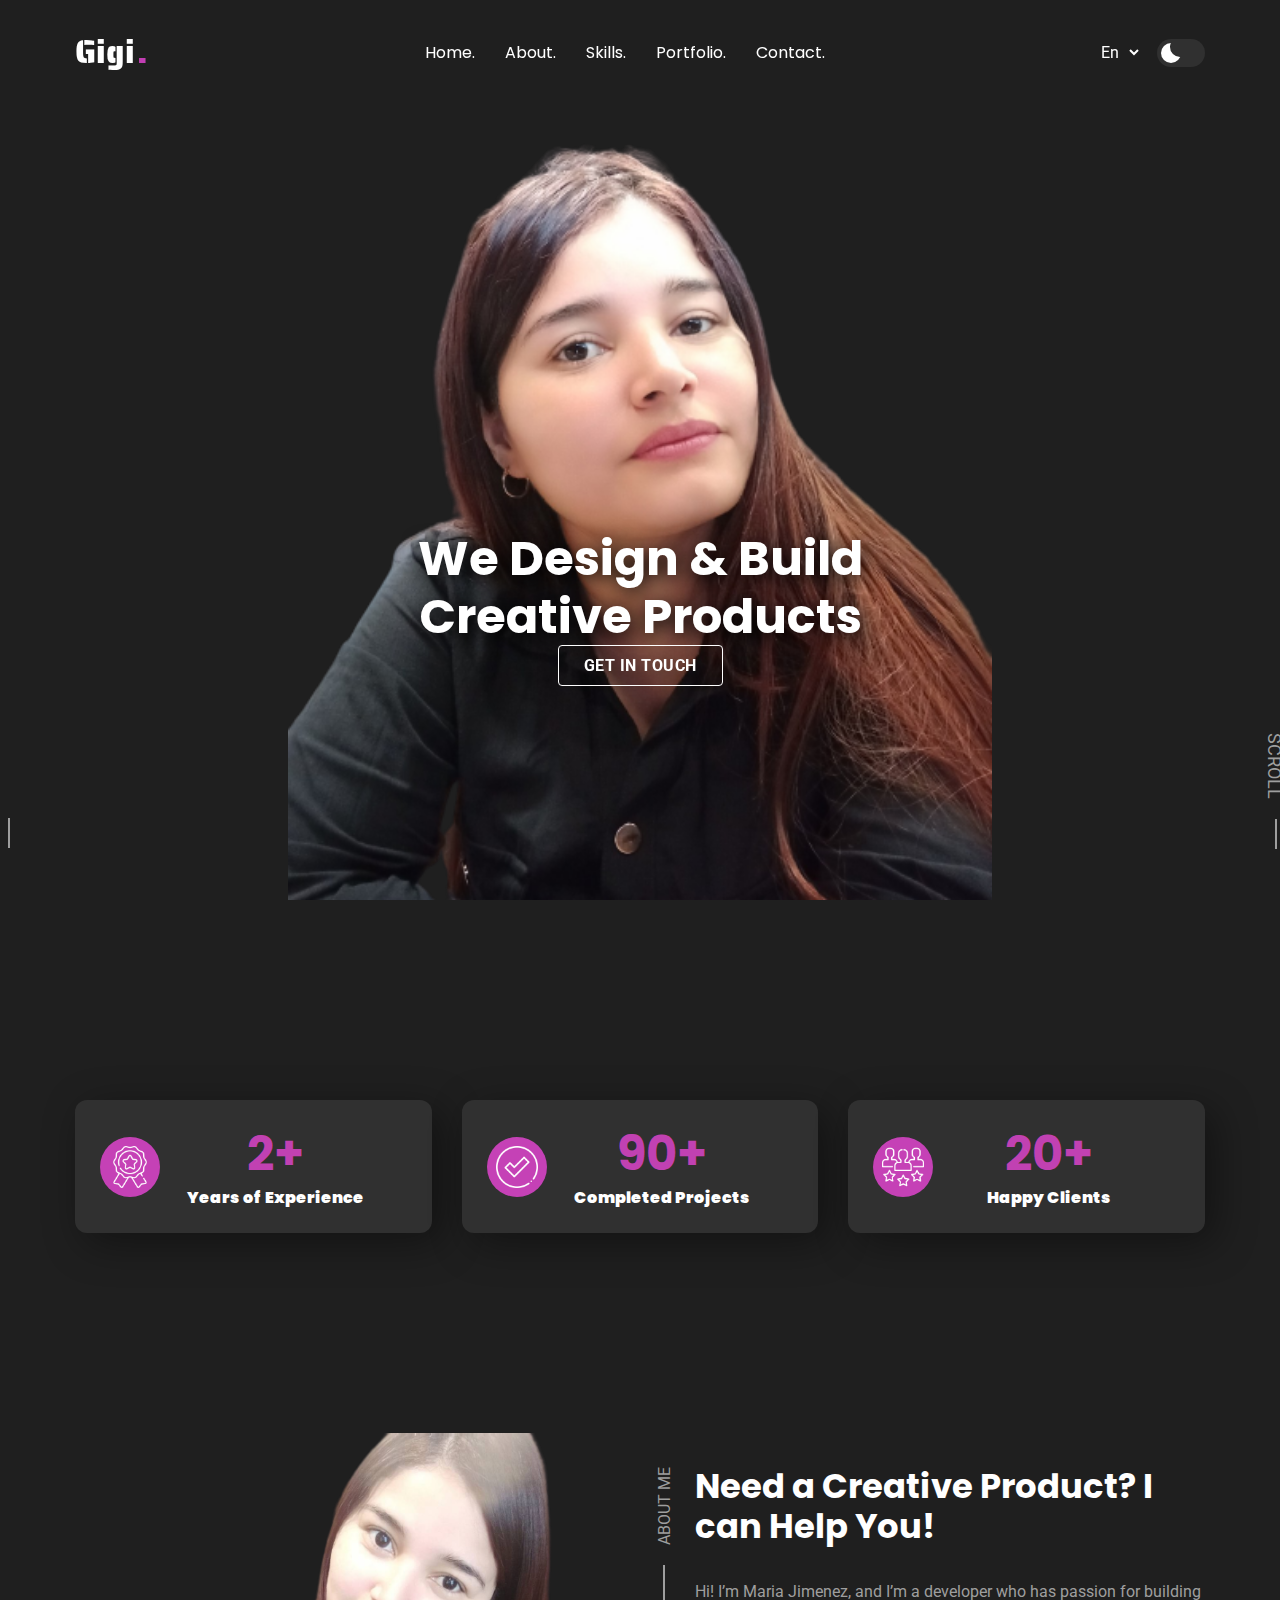
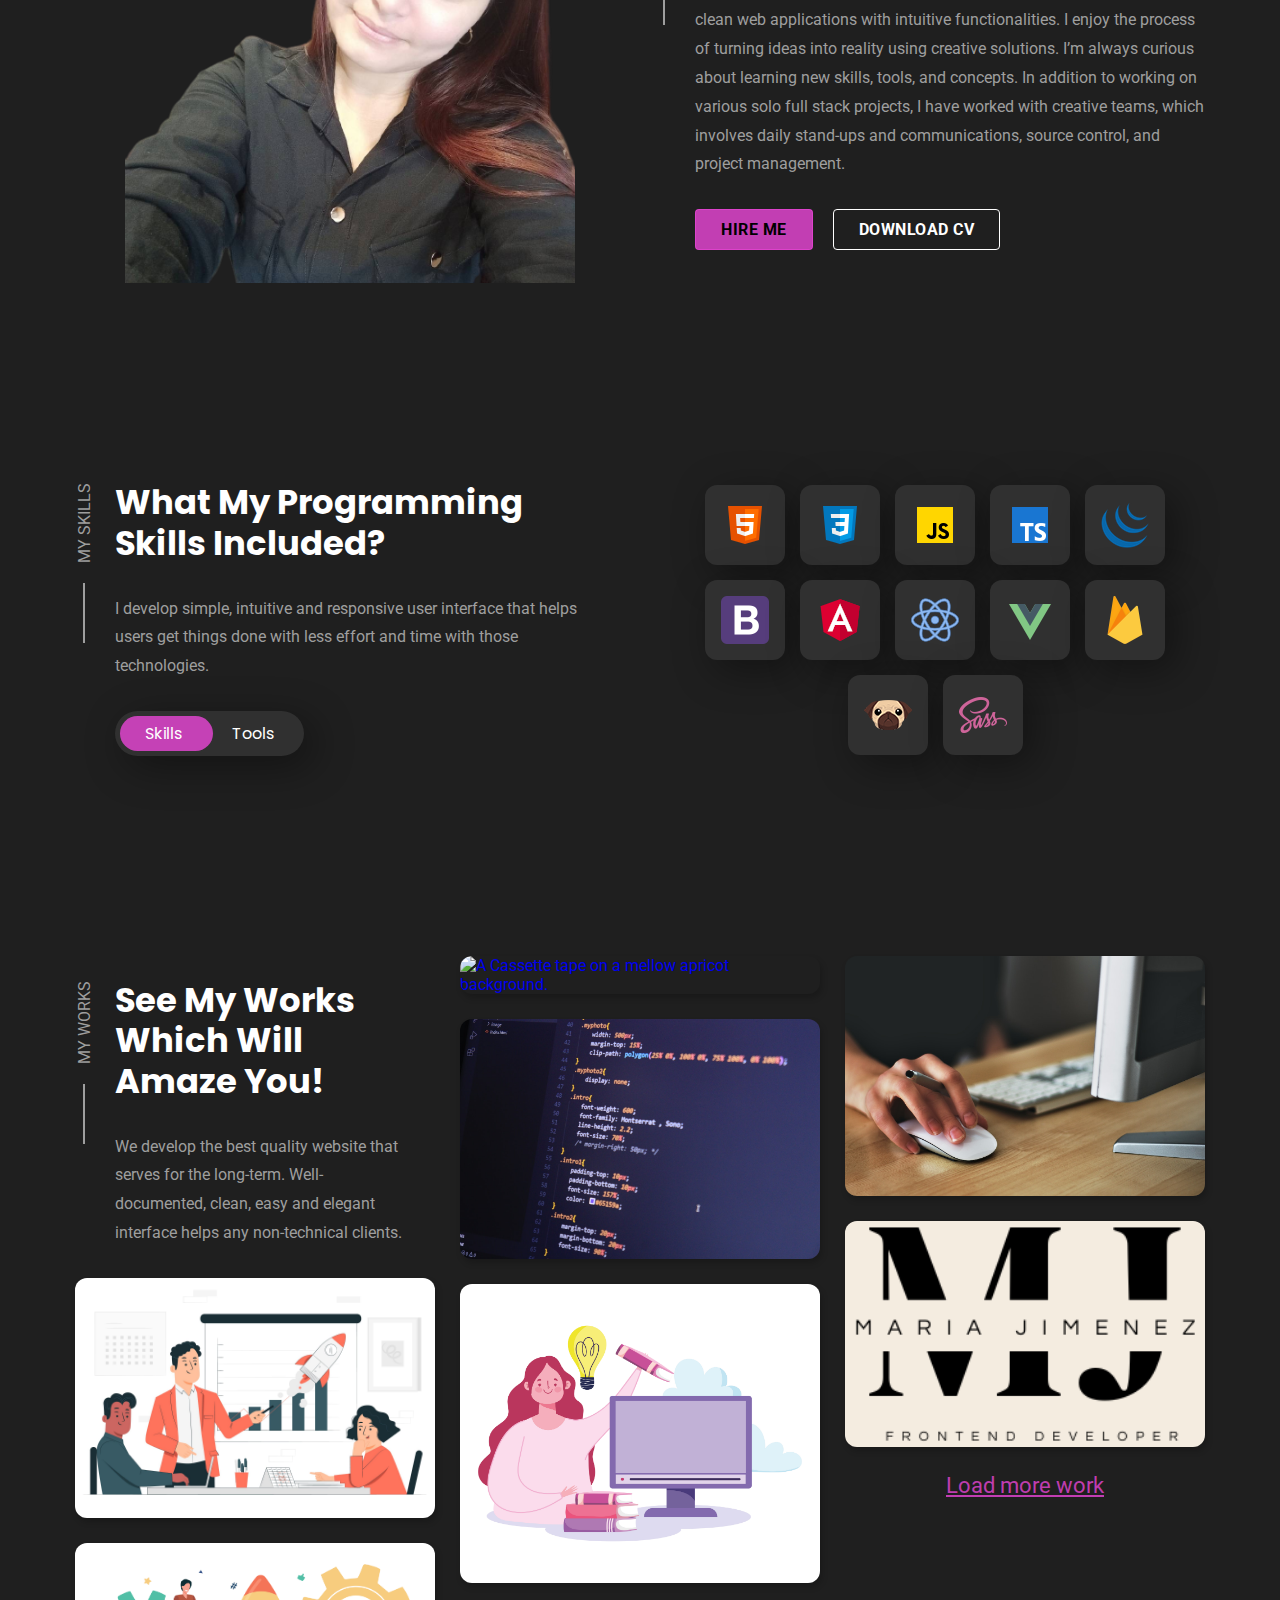
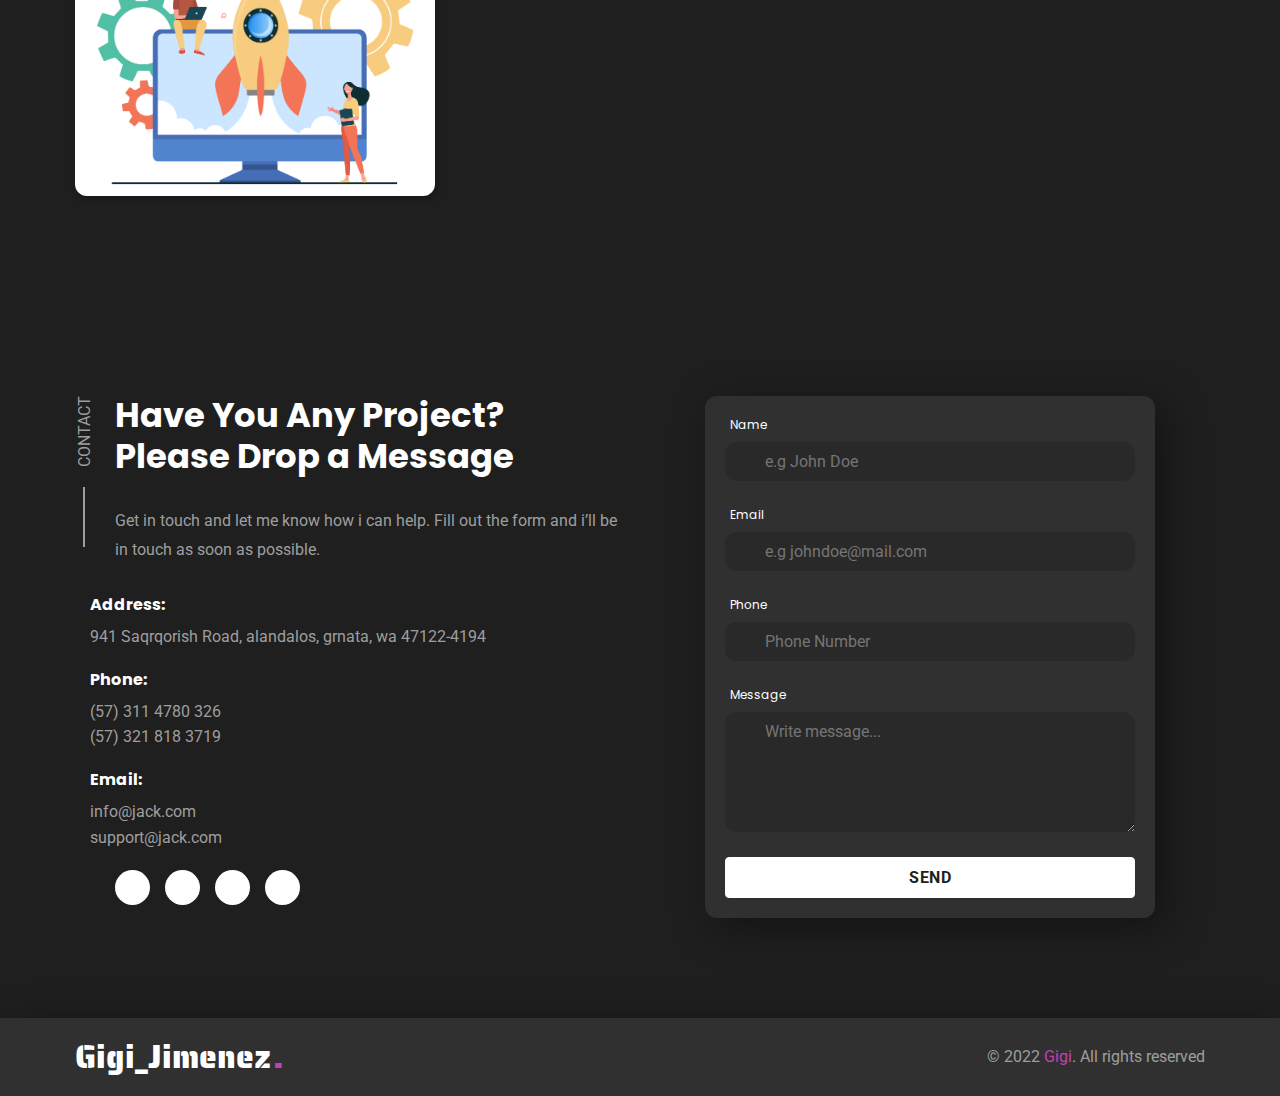
==== commit 7cfe5923: "responsive portfolio" ====
--- a/index.html
+++ b/index.html
@@ -37,7 +37,7 @@
     <div class="container">
 
       <h1 class="h1 logo">
-        <a href="#">Gigi.<span>.</span></a>
+        <a href="#">Gigi<span>.</span></a>
       </h1>
 
       <div class="navbar-actions">
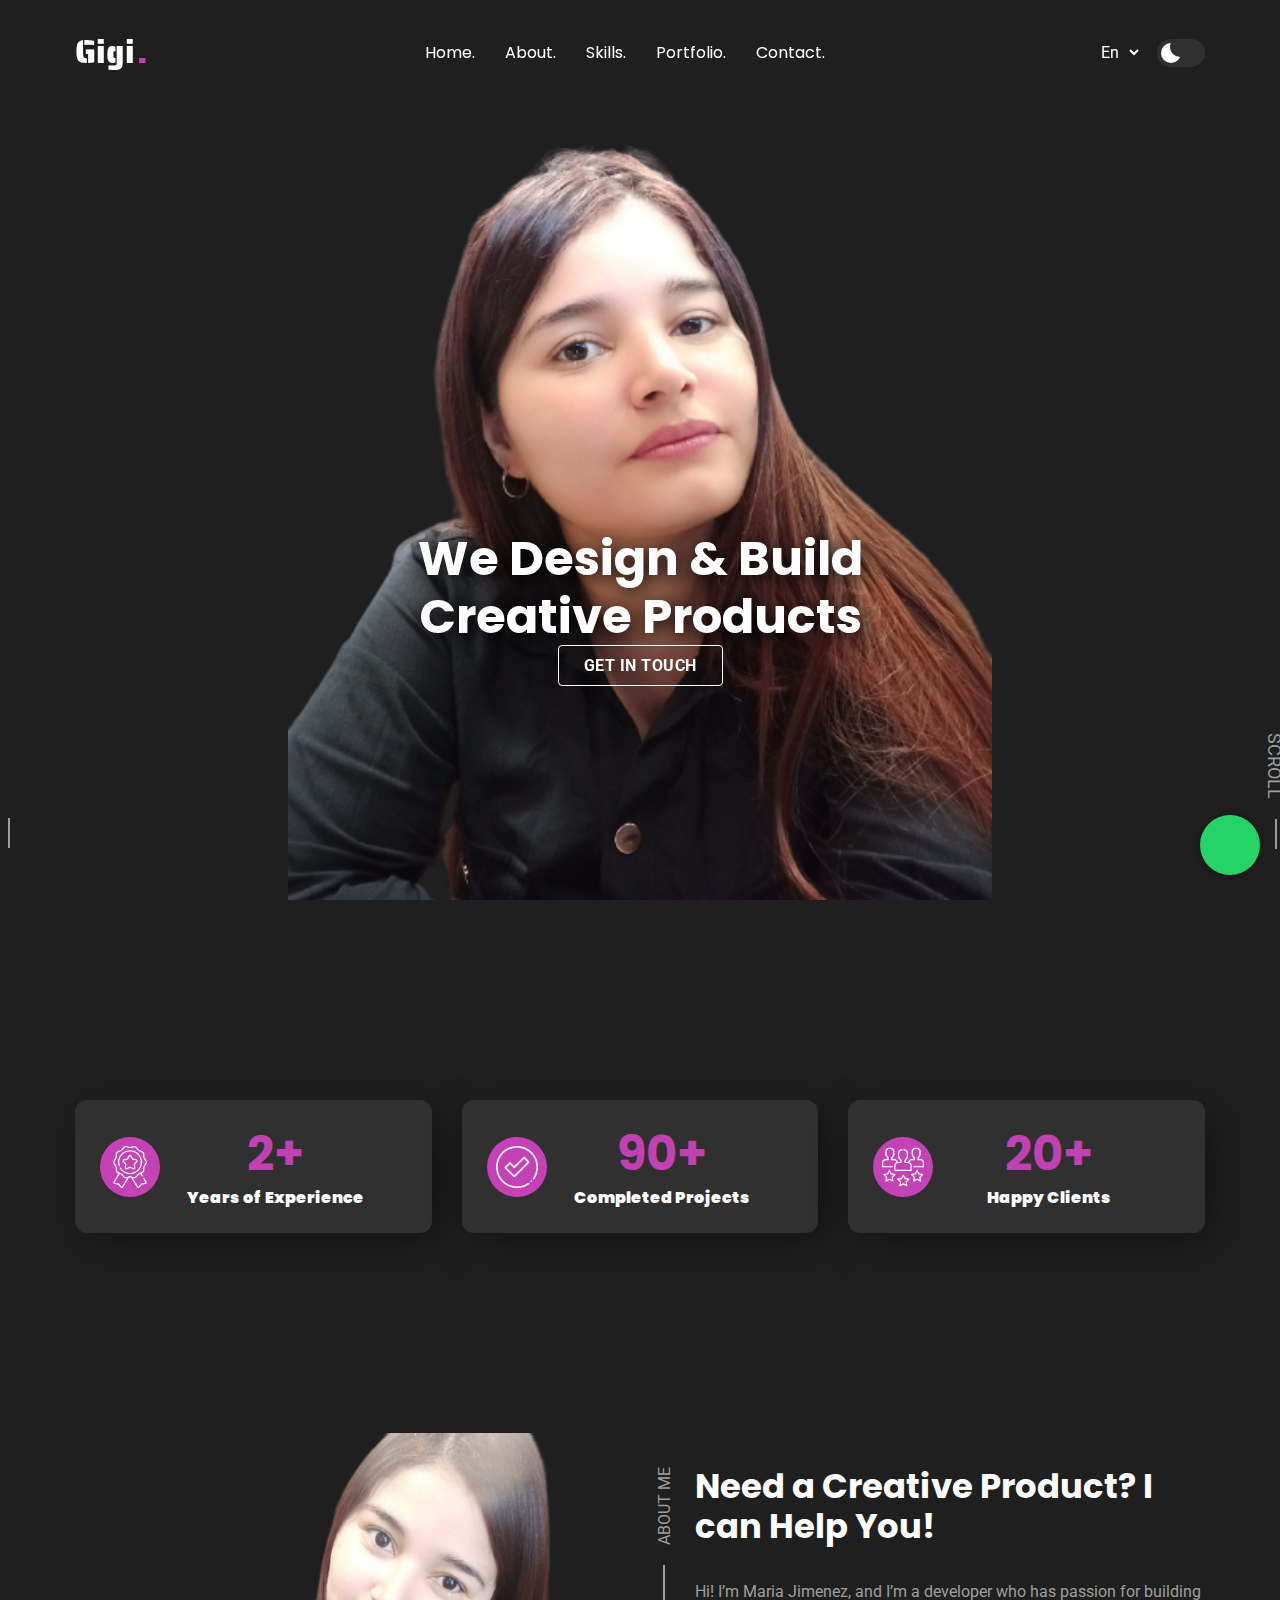
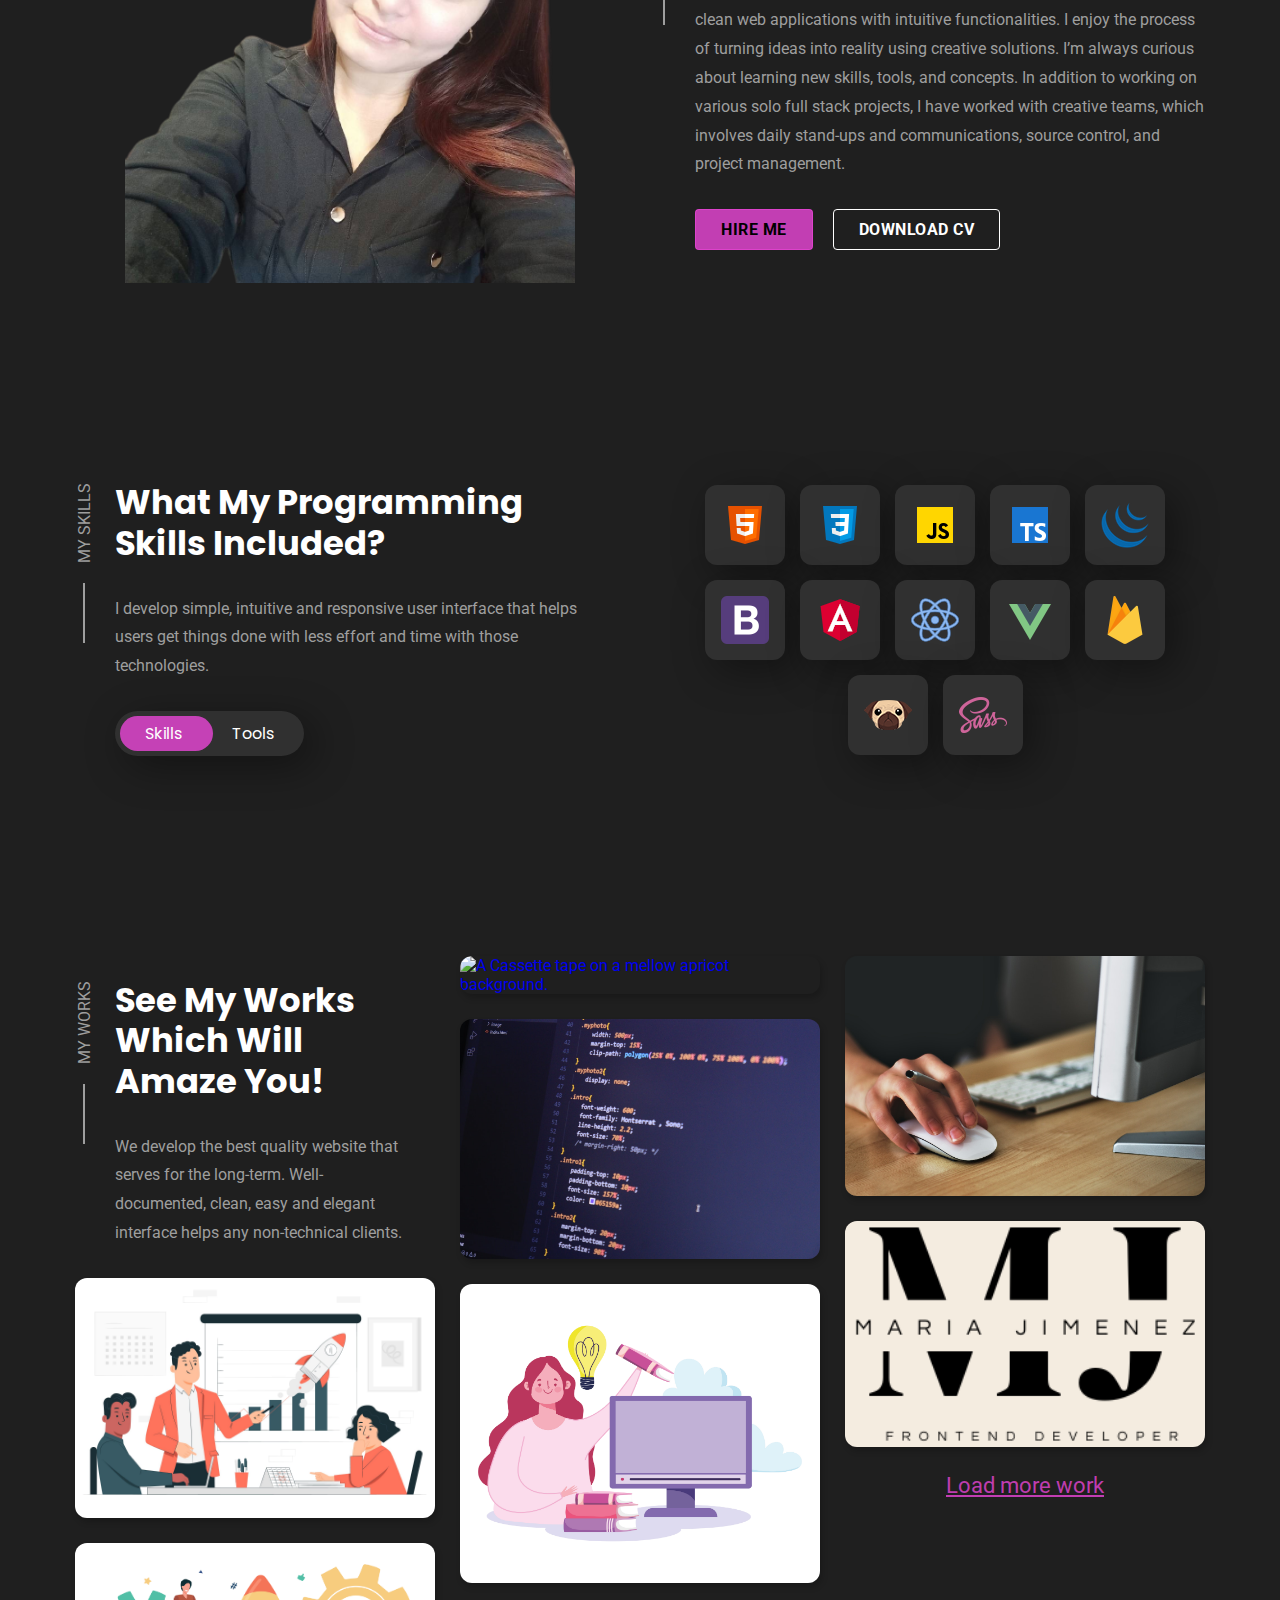
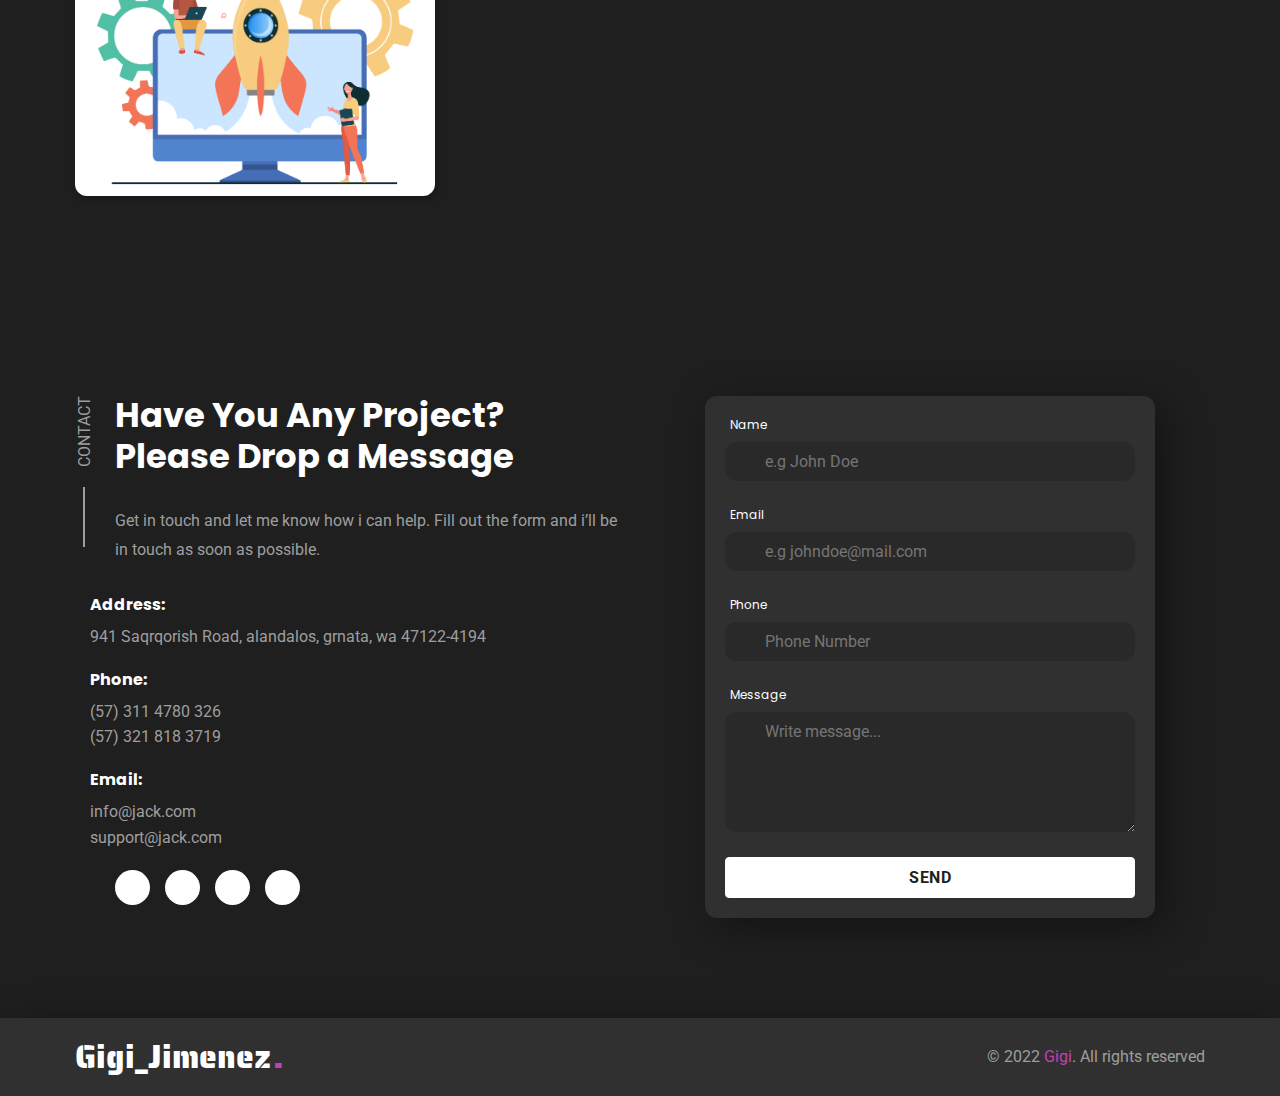
==== commit 27faeca1: "agregar boton flotante WS" ====
--- a/index.html
+++ b/index.html
@@ -16,6 +16,7 @@
     - custom css link
   -->
   <link rel="stylesheet" href="./assets/css/style.css">
+  <link rel="stylesheet" href="./assets/css/whatsapp.css">
 
   <!-- 
     - google font link
@@ -25,16 +26,24 @@
   <link
     href="https://fonts.googleapis.com/css2?family=Poppins:wght@700&family=Roboto:wght@400;700&family=Saira+Stencil+One&display=swap"
     rel="stylesheet">
+
+    <script src="https://kit.fontawesome.com/eb496ab1a0.js" crossorigin="anonymous"></script>
 </head>
 
 <body id="top" class="dark_theme">
 
+  
   <!-- 
     - #HEADER
   -->
 
   <header class="header" data-header>
     <div class="container">
+
+      <a href="https://api.whatsapp.com/send?phone=+573114780326" class="btn-wsp" target="_blank">
+        <i class="fa fa-whatsapp icono"></i>
+    </a>
+
 
       <h1 class="h1 logo">
         <a href="#">Gigi<span>.</span></a>
--- a/assets/css/whatsapp.css
+++ b/assets/css/whatsapp.css
@@ -0,0 +1,40 @@
+*{
+	margin: 0;
+	padding: 0;
+	box-sizing: border-box;
+}
+
+
+.btn-wsp{
+    position:fixed;
+    width:60px;
+    height:60px;
+    line-height: 63px;
+    bottom:25px;
+    right:20px;
+    background:#25d366;
+    color: #fff;
+    
+    text-align:center;
+    font-size:35px;
+    box-shadow: 0px 1px 10px rgba(0,0,0,0.3);
+    z-index:100;
+    transition: all 300ms ease;
+	border-radius:50%;
+    -webkit-border-radius:50%;
+    -moz-border-radius:50%;
+    -ms-border-radius:50%;
+    -o-border-radius:50%;
+}
+.btn-wsp:hover{
+	text-decoration: none;
+    color: #20ba5a;
+	background: #fff;
+}
+@media only screen and (min-width:320px) and (max-width:768px){
+    .btn-wsp{
+        width:63px;
+        height:63px;
+        line-height: 66px;
+	}
+}